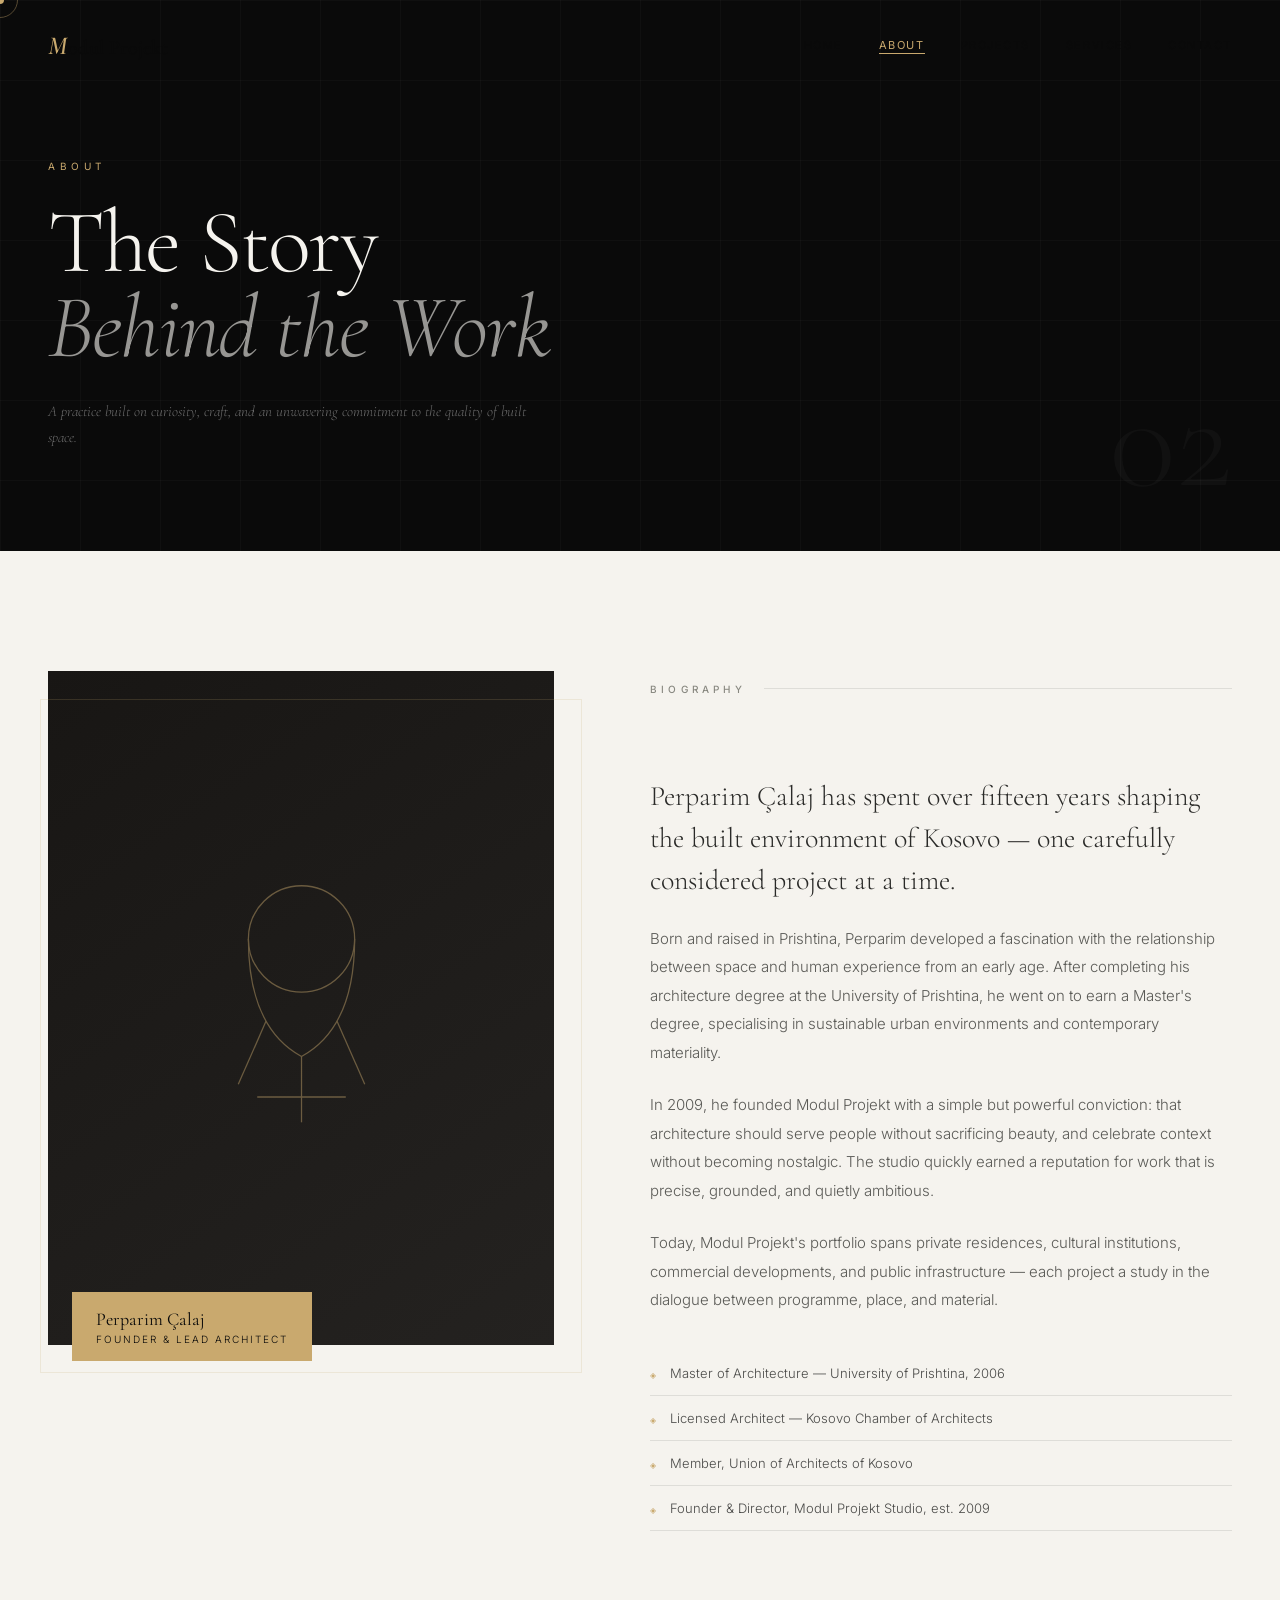
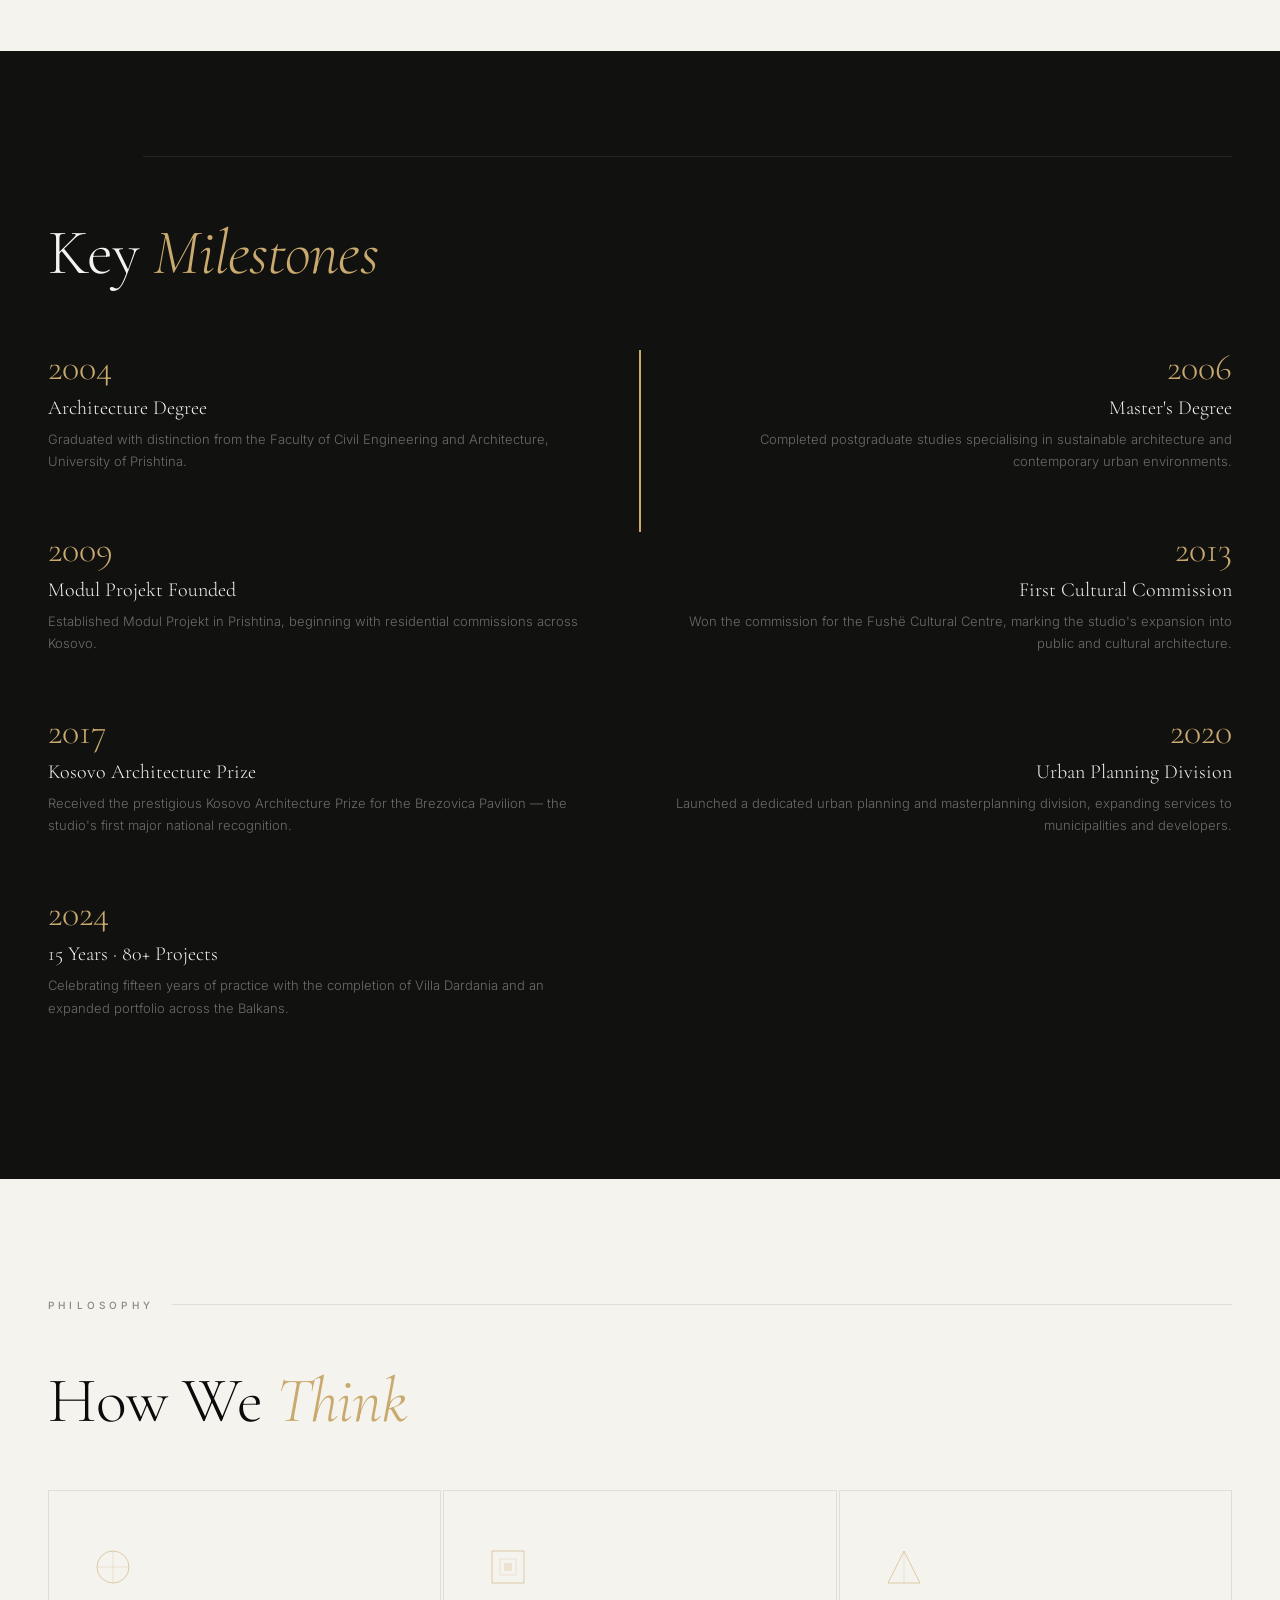
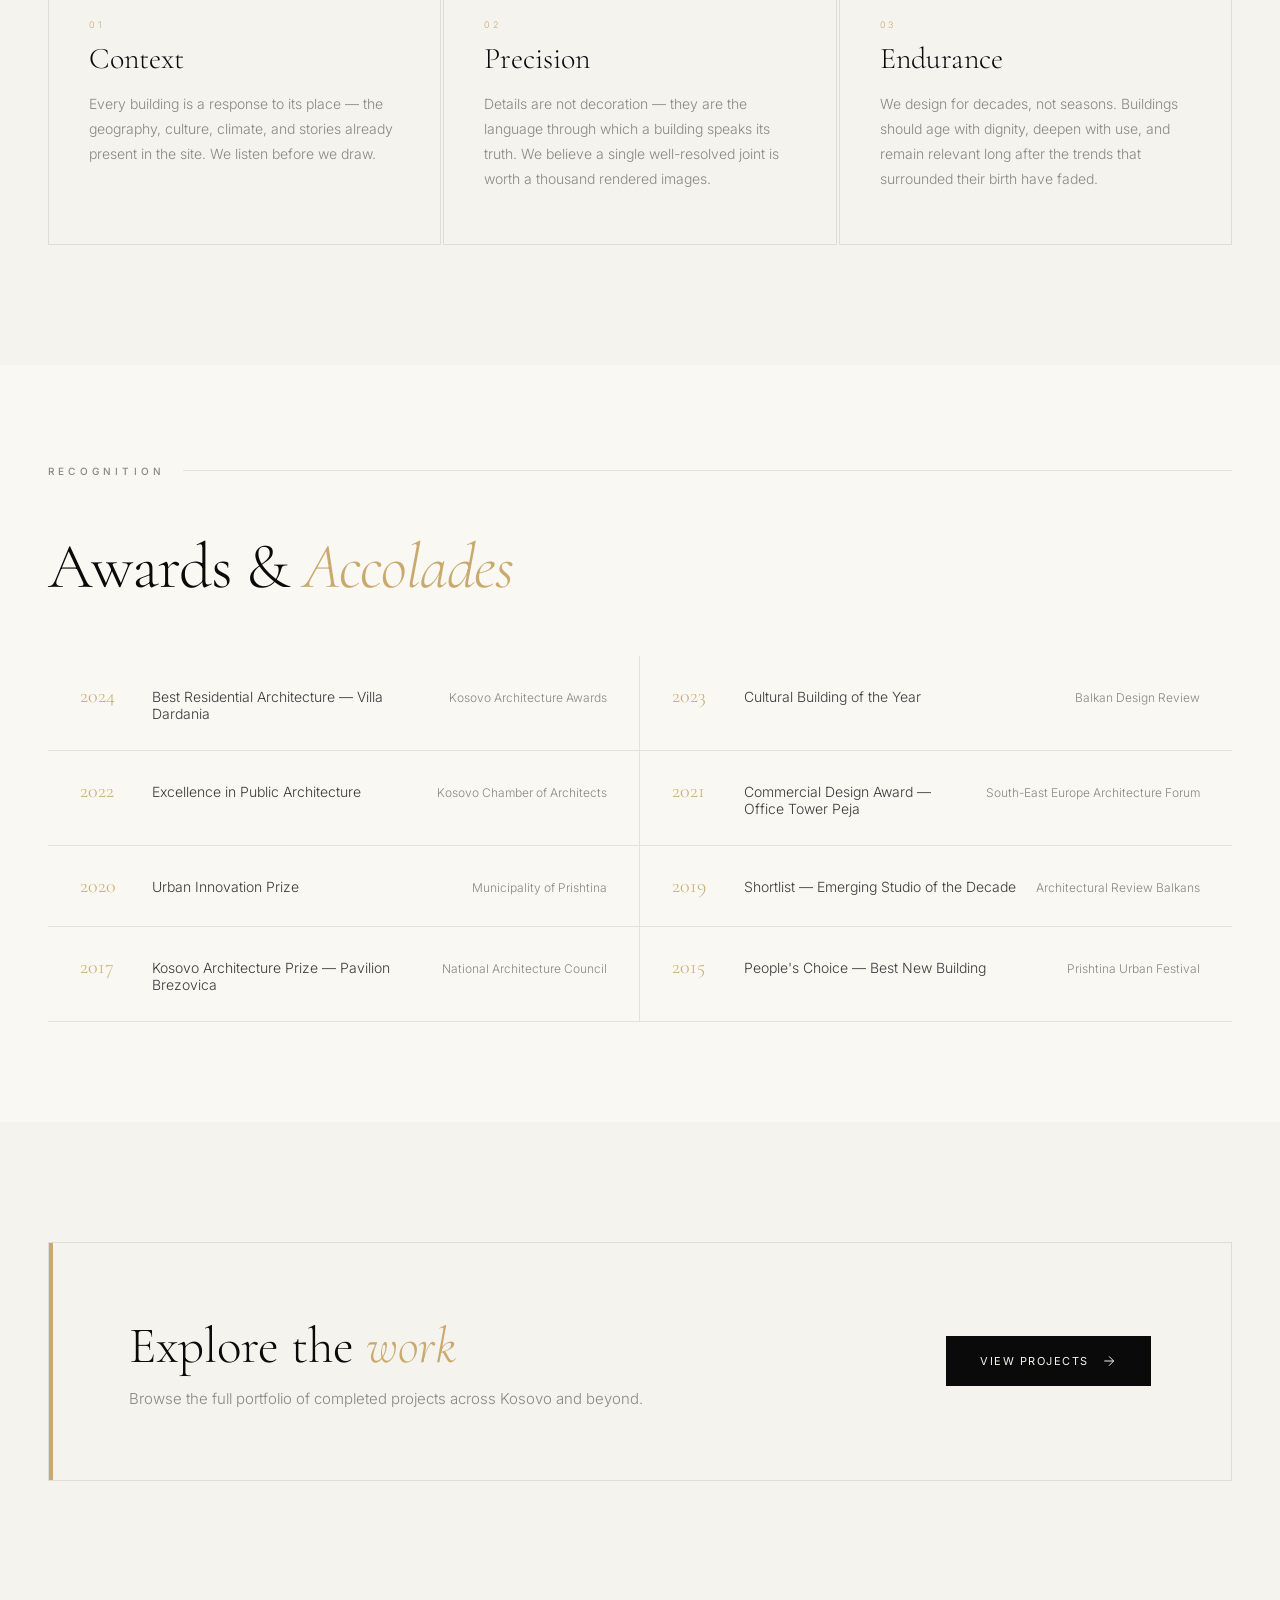
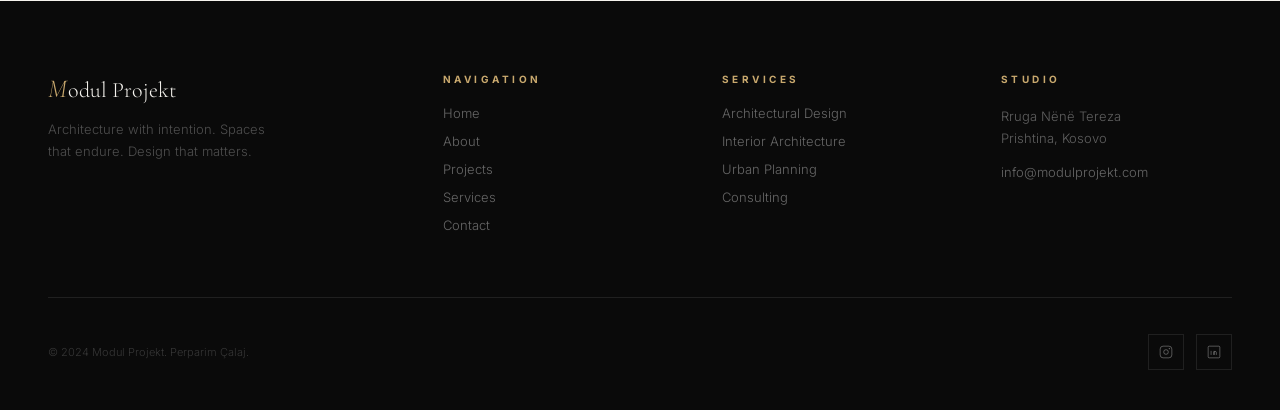
==== about.html @ 7058d8b7 "Expand single landing page into full 5-page website Pages: Home, About, Projects, Services, Contact " ====
<!DOCTYPE html>
<html lang="en">
<head>
  <meta charset="UTF-8" /><meta name="viewport" content="width=device-width, initial-scale=1.0" />
  <title>About — Modul Projekt</title>
  <link rel="preconnect" href="https://fonts.googleapis.com" />
  <link rel="preconnect" href="https://fonts.gstatic.com" crossorigin />
  <link href="https://fonts.googleapis.com/css2?family=Cormorant+Garamond:ital,wght@0,300;0,400;0,600;1,300;1,400&family=Inter:wght@300;400;500&display=swap" rel="stylesheet" />
  <link rel="stylesheet" href="style.css" />
</head>
<body>

<div class="cursor" id="cursor"></div>
<div class="cursor-ring" id="ring"></div>

<nav class="nav" id="nav">
  <a href="index.html" class="nav-logo"><span class="logo-m">M</span>odul Projekt</a>
  <div class="nav-links">
    <a href="index.html" class="nav-link">Home</a>
    <a href="about.html" class="nav-link active">About</a>
    <a href="projects.html" class="nav-link">Projects</a>
    <a href="services.html" class="nav-link">Services</a>
    <a href="contact.html" class="nav-link">Contact</a>
  </div>
  <button class="nav-toggle" id="nav-toggle" aria-label="Menu"><span></span><span></span></button>
</nav>
<div class="mobile-menu" id="mobile-menu">
  <a href="index.html" class="mobile-link">Home</a>
  <a href="about.html" class="mobile-link">About</a>
  <a href="projects.html" class="mobile-link">Projects</a>
  <a href="services.html" class="mobile-link">Services</a>
  <a href="contact.html" class="mobile-link">Contact</a>
</div>

<!-- PAGE HERO -->
<section class="page-hero">
  <div class="page-hero-grid"></div>
  <div class="container" style="position:relative">
    <span class="page-hero-tag rv">About</span>
    <h1 class="page-hero-title rv d1">The Story<br /><em>Behind the Work</em></h1>
    <p class="page-hero-sub rv d2">A practice built on curiosity, craft, and an unwavering commitment to the quality of built space.</p>
  </div>
  <div class="page-hero-num">02</div>
</section>

<!-- BIO -->
<section class="about-bio">
  <div class="container about-bio-grid">
    <div class="bio-img rv from-left">
      <div class="bio-frame">
        <svg viewBox="0 0 200 260" fill="none" xmlns="http://www.w3.org/2000/svg">
          <circle cx="100" cy="75" r="42" stroke="currentColor" stroke-width="1"/>
          <path d="M58 75 Q58 145 100 168 Q142 145 142 75" stroke="currentColor" stroke-width="1" fill="none"/>
          <line x1="100" y1="168" x2="100" y2="220" stroke="currentColor" stroke-width="1"/>
          <line x1="65" y1="200" x2="135" y2="200" stroke="currentColor" stroke-width="1"/>
          <line x1="72" y1="140" x2="50" y2="190" stroke="currentColor" stroke-width="1"/>
          <line x1="128" y1="140" x2="150" y2="190" stroke="currentColor" stroke-width="1"/>
        </svg>
      </div>
      <div class="bio-border"></div>
      <div class="bio-badge">
        <div class="bio-badge-title">Perparim Çalaj</div>
        <div class="bio-badge-sub">Founder &amp; Lead Architect</div>
      </div>
    </div>
    <div class="bio-text">
      <div class="section-label"><span class="section-tag rv from-left">Biography</span><div class="section-rule"></div></div>
      <p class="bio-lead rv">
        Perparim Çalaj has spent over fifteen years shaping the built environment of Kosovo —
        one carefully considered project at a time.
      </p>
      <p class="bio-body rv d1">
        Born and raised in Prishtina, Perparim developed a fascination with the relationship
        between space and human experience from an early age. After completing his architecture
        degree at the University of Prishtina, he went on to earn a Master's degree, specialising
        in sustainable urban environments and contemporary materiality.
      </p>
      <p class="bio-body rv d2">
        In 2009, he founded Modul Projekt with a simple but powerful conviction: that architecture
        should serve people without sacrificing beauty, and celebrate context without becoming
        nostalgic. The studio quickly earned a reputation for work that is precise, grounded,
        and quietly ambitious.
      </p>
      <p class="bio-body rv d3">
        Today, Modul Projekt's portfolio spans private residences, cultural institutions,
        commercial developments, and public infrastructure — each project a study in
        the dialogue between programme, place, and material.
      </p>
      <div class="bio-credentials rv d4">
        <div class="bio-cred"><span class="cred-dot">◈</span><span>Master of Architecture — University of Prishtina, 2006</span></div>
        <div class="bio-cred"><span class="cred-dot">◈</span><span>Licensed Architect — Kosovo Chamber of Architects</span></div>
        <div class="bio-cred"><span class="cred-dot">◈</span><span>Member, Union of Architects of Kosovo</span></div>
        <div class="bio-cred"><span class="cred-dot">◈</span><span>Founder &amp; Director, Modul Projekt Studio, est. 2009</span></div>
      </div>
    </div>
  </div>
</section>

<!-- TIMELINE -->
<section class="timeline-section">
  <div class="container">
    <div class="section-label"><span class="section-tag on-dark rv from-left">Journey</span><div class="section-rule on-dark"></div></div>
    <h2 class="section-title on-dark rv">Key <em>Milestones</em></h2>
    <div class="timeline">
      <div class="tl-item left rv">
        <div class="tl-year">2004</div>
        <div class="tl-title">Architecture Degree</div>
        <div class="tl-desc">Graduated with distinction from the Faculty of Civil Engineering and Architecture, University of Prishtina.</div>
      </div>
      <div class="timeline-spine"><div class="timeline-spine-fill"></div></div>
      <div class="tl-item right rv d1">
        <div class="tl-year">2006</div>
        <div class="tl-title">Master's Degree</div>
        <div class="tl-desc">Completed postgraduate studies specialising in sustainable architecture and contemporary urban environments.</div>
      </div>
      <div class="tl-item left rv d1">
        <div class="tl-year">2009</div>
        <div class="tl-title">Modul Projekt Founded</div>
        <div class="tl-desc">Established Modul Projekt in Prishtina, beginning with residential commissions across Kosovo.</div>
      </div>
      <div style="grid-column:2"></div>
      <div class="tl-item right rv d2">
        <div class="tl-year">2013</div>
        <div class="tl-title">First Cultural Commission</div>
        <div class="tl-desc">Won the commission for the Fushë Cultural Centre, marking the studio's expansion into public and cultural architecture.</div>
      </div>
      <div class="tl-item left rv d2">
        <div class="tl-year">2017</div>
        <div class="tl-title">Kosovo Architecture Prize</div>
        <div class="tl-desc">Received the prestigious Kosovo Architecture Prize for the Brezovica Pavilion — the studio's first major national recognition.</div>
      </div>
      <div style="grid-column:2"></div>
      <div class="tl-item right rv d3">
        <div class="tl-year">2020</div>
        <div class="tl-title">Urban Planning Division</div>
        <div class="tl-desc">Launched a dedicated urban planning and masterplanning division, expanding services to municipalities and developers.</div>
      </div>
      <div class="tl-item left rv d3">
        <div class="tl-year">2024</div>
        <div class="tl-title">15 Years · 80+ Projects</div>
        <div class="tl-desc">Celebrating fifteen years of practice with the completion of Villa Dardania and an expanded portfolio across the Balkans.</div>
      </div>
      <div style="grid-column:2"></div>
    </div>
  </div>
</section>

<!-- PHILOSOPHY PILLARS -->
<section class="philosophy-pillars">
  <div class="container">
    <div class="section-label"><span class="section-tag rv from-left">Philosophy</span><div class="section-rule"></div></div>
    <h2 class="section-title rv">How We <em>Think</em></h2>
    <div class="pillars-grid">
      <div class="pillar rv">
        <div class="pillar-icon"><svg viewBox="0 0 60 60" fill="none"><circle cx="30" cy="30" r="20" stroke="currentColor" stroke-width="1"/><path d="M30 10L30 50M10 30L50 30" stroke="currentColor" stroke-width=".8" opacity=".5"/></svg></div>
        <span class="pillar-num">01</span>
        <h3 class="pillar-title">Context</h3>
        <p class="pillar-desc">Every building is a response to its place — the geography, culture, climate, and stories already present in the site. We listen before we draw.</p>
      </div>
      <div class="pillar rv d1">
        <div class="pillar-icon"><svg viewBox="0 0 60 60" fill="none"><rect x="10" y="10" width="40" height="40" stroke="currentColor" stroke-width="1"/><rect x="20" y="20" width="20" height="20" stroke="currentColor" stroke-width=".8" opacity=".5"/><rect x="25" y="25" width="10" height="10" fill="currentColor" opacity=".3"/></svg></div>
        <span class="pillar-num">02</span>
        <h3 class="pillar-title">Precision</h3>
        <p class="pillar-desc">Details are not decoration — they are the language through which a building speaks its truth. We believe a single well-resolved joint is worth a thousand rendered images.</p>
      </div>
      <div class="pillar rv d2">
        <div class="pillar-icon"><svg viewBox="0 0 60 60" fill="none"><path d="M10 50L30 10L50 50Z" stroke="currentColor" stroke-width="1" fill="none"/><line x1="30" y1="10" x2="30" y2="50" stroke="currentColor" stroke-width=".8" opacity=".5"/></svg></div>
        <span class="pillar-num">03</span>
        <h3 class="pillar-title">Endurance</h3>
        <p class="pillar-desc">We design for decades, not seasons. Buildings should age with dignity, deepen with use, and remain relevant long after the trends that surrounded their birth have faded.</p>
      </div>
    </div>
  </div>
</section>

<!-- AWARDS -->
<section class="awards-section">
  <div class="container">
    <div class="section-label"><span class="section-tag rv from-left">Recognition</span><div class="section-rule"></div></div>
    <h2 class="section-title rv">Awards &amp; <em>Accolades</em></h2>
    <div class="awards-grid" style="margin-top:56px">
      <div class="award-item rv"><span class="award-year">2024</span><span class="award-name">Best Residential Architecture — Villa Dardania</span><span class="award-body">Kosovo Architecture Awards</span></div>
      <div class="award-item rv d1"><span class="award-year">2023</span><span class="award-name">Cultural Building of the Year</span><span class="award-body">Balkan Design Review</span></div>
      <div class="award-item rv"><span class="award-year">2022</span><span class="award-name">Excellence in Public Architecture</span><span class="award-body">Kosovo Chamber of Architects</span></div>
      <div class="award-item rv d1"><span class="award-year">2021</span><span class="award-name">Commercial Design Award — Office Tower Peja</span><span class="award-body">South-East Europe Architecture Forum</span></div>
      <div class="award-item rv"><span class="award-year">2020</span><span class="award-name">Urban Innovation Prize</span><span class="award-body">Municipality of Prishtina</span></div>
      <div class="award-item rv d1"><span class="award-year">2019</span><span class="award-name">Shortlist — Emerging Studio of the Decade</span><span class="award-body">Architectural Review Balkans</span></div>
      <div class="award-item rv"><span class="award-year">2017</span><span class="award-name">Kosovo Architecture Prize — Pavilion Brezovica</span><span class="award-body">National Architecture Council</span></div>
      <div class="award-item rv d1"><span class="award-year">2015</span><span class="award-name">People's Choice — Best New Building</span><span class="award-body">Prishtina Urban Festival</span></div>
    </div>
  </div>
</section>

<!-- CTA -->
<section class="cta-strip">
  <div class="container">
    <div class="cta-strip-inner rv">
      <div class="cta-text">
        <h2>Explore the <em>work</em></h2>
        <p>Browse the full portfolio of completed projects across Kosovo and beyond.</p>
      </div>
      <a href="projects.html" class="btn btn-dark"><span>View Projects</span><svg viewBox="0 0 24 24" fill="none" stroke="currentColor" stroke-width="1.5"><path d="M5 12h14M12 5l7 7-7 7"/></svg></a>
    </div>
  </div>
</section>

<!-- FOOTER -->
<footer class="footer">
  <div class="container">
    <div class="footer-top">
      <div class="footer-brand">
        <div class="footer-logo"><span class="logo-m">M</span>odul Projekt</div>
        <p class="footer-tagline">Architecture with intention. Spaces that endure. Design that matters.</p>
      </div>
      <div class="footer-col"><h4>Navigation</h4><a href="index.html">Home</a><a href="about.html">About</a><a href="projects.html">Projects</a><a href="services.html">Services</a><a href="contact.html">Contact</a></div>
      <div class="footer-col"><h4>Services</h4><a href="services.html">Architectural Design</a><a href="services.html">Interior Architecture</a><a href="services.html">Urban Planning</a><a href="services.html">Consulting</a></div>
      <div class="footer-col"><h4>Studio</h4><p>Rruga Nënë Tereza<br />Prishtina, Kosovo</p><p style="margin-top:12px"><a href="mailto:info@modulprojekt.com" style="color:rgba(255,255,255,0.38)">info@modulprojekt.com</a></p></div>
    </div>
    <div class="footer-bottom">
      <span>© 2024 Modul Projekt. Perparim Çalaj.</span>
      <div class="footer-social">
        <a href="#" class="fsoc"><svg viewBox="0 0 24 24" fill="none" stroke="currentColor" stroke-width="1.5"><rect x="2" y="2" width="20" height="20" rx="5"/><circle cx="12" cy="12" r="4"/><circle cx="17.5" cy="6.5" r=".5" fill="currentColor"/></svg></a>
        <a href="#" class="fsoc"><svg viewBox="0 0 24 24" fill="none" stroke="currentColor" stroke-width="1.5"><rect x="2" y="2" width="20" height="20" rx="2"/><path d="M7 10v7M7 7v.01M12 17v-4a2 2 0 0 1 4 0v4M12 10v7"/></svg></a>
      </div>
    </div>
  </div>
</footer>
<script src="script.js"></script>
</body>
</html>
---- style.css ----
/* ─── Reset & Base ─────────────────────────────────────────────── */
*, *::before, *::after { box-sizing: border-box; margin: 0; padding: 0; }

:root {
  --black:     #0a0a0a;
  --dark:      #111110;
  --off-white: #f5f3ee;
  --sand:      #e8e0d0;
  --gold:      #c9a96e;
  --muted:     #888880;
  --border:    rgba(0,0,0,0.09);
  --border-light: rgba(255,255,255,0.09);
  --font-serif: 'Cormorant Garamond', Georgia, serif;
  --font-sans:  'Inter', system-ui, sans-serif;
  --ease: cubic-bezier(0.16, 1, 0.3, 1);
}

html { scroll-behavior: smooth; font-size: 16px; overflow-x: hidden; }

body {
  background: var(--off-white);
  color: var(--black);
  font-family: var(--font-sans);
  font-weight: 300;
  overflow-x: hidden;
  cursor: none;
  animation: page-in 0.5s var(--ease) both;
}
@keyframes page-in { from { opacity: 0; transform: translateY(8px); } to { opacity: 1; transform: none; } }
body.page-exit { opacity: 0; transform: translateY(-8px); transition: opacity 0.3s, transform 0.3s; }

a { text-decoration: none; color: inherit; }
img, svg { display: block; }

.container { max-width: 1280px; margin: 0 auto; padding: 0 48px; }

/* ─── Loader ────────────────────────────────────────────────────── */
.loader {
  position: fixed; inset: 0; z-index: 9999;
  background: var(--black);
  display: flex; flex-direction: column; align-items: center; justify-content: center; gap: 24px;
  transition: opacity 0.7s var(--ease), visibility 0.7s;
}
.loader.hidden { opacity: 0; visibility: hidden; }
.loader-bar { width: 180px; height: 1px; background: rgba(255,255,255,0.1); position: relative; overflow: hidden; }
.loader-bar::after {
  content: ''; position: absolute; left: -100%; top: 0; width: 100%; height: 100%;
  background: var(--gold); animation: load-sweep 1.6s var(--ease) forwards;
}
@keyframes load-sweep { to { left: 100%; } }
.loader-label { font-size: 10px; letter-spacing: 0.45em; color: rgba(255,255,255,0.35); font-weight: 400; }

/* ─── Cursor ────────────────────────────────────────────────────── */
.cursor {
  position: fixed; width: 8px; height: 8px; background: var(--gold); border-radius: 50%;
  pointer-events: none; z-index: 9998; transform: translate(-50%,-50%);
  transition: width 0.25s, height 0.25s;
}
.cursor-ring {
  position: fixed; width: 36px; height: 36px;
  border: 1px solid rgba(201,169,110,0.4); border-radius: 50%;
  pointer-events: none; z-index: 9997; transform: translate(-50%,-50%);
  transition: width 0.4s var(--ease), height 0.4s var(--ease), border-color 0.3s;
}
.cursor.hover { width: 14px; height: 14px; }
.cursor-ring.hover { width: 54px; height: 54px; border-color: var(--gold); }

/* ─── Navigation ────────────────────────────────────────────────── */
.nav {
  position: fixed; top: 0; left: 0; right: 0; z-index: 1000;
  display: flex; align-items: center; justify-content: space-between;
  padding: 30px 48px;
  transition: padding 0.4s var(--ease), background 0.4s, backdrop-filter 0.4s, border-color 0.4s;
  border-bottom: 1px solid transparent;
}
.nav.scrolled {
  padding: 18px 48px;
  background: rgba(245,243,238,0.94);
  backdrop-filter: blur(16px); -webkit-backdrop-filter: blur(16px);
  border-color: var(--border);
}
.nav.dark { color: var(--off-white); }
.nav.dark .nav-link { color: rgba(255,255,255,0.65); }
.nav.dark .nav-link:hover, .nav.dark .nav-link.active { color: var(--off-white); }
.nav.dark .nav-logo { color: var(--off-white); }
.nav.dark.scrolled { background: rgba(10,10,10,0.94); }

.nav-logo {
  font-family: var(--font-serif); font-size: 20px; font-weight: 600;
  letter-spacing: 0.01em; display: flex; align-items: baseline; gap: 1px;
}
.logo-m { font-size: 26px; color: var(--gold); font-style: italic; }

.nav-links { display: flex; gap: 36px; align-items: center; }
.nav-link {
  font-size: 11px; letter-spacing: 0.14em; text-transform: uppercase;
  font-weight: 400; color: var(--black); position: relative; padding-bottom: 2px;
  transition: color 0.3s;
}
.nav-link::after {
  content: ''; position: absolute; bottom: 0; left: 0; width: 0; height: 1px;
  background: var(--gold); transition: width 0.3s var(--ease);
}
.nav-link:hover::after, .nav-link.active::after { width: 100%; }
.nav-link.active { color: var(--gold); }

.nav-toggle { display: none; flex-direction: column; gap: 5px; background: none; border: none; cursor: none; padding: 4px; color: inherit; }
.nav-toggle span { display: block; width: 22px; height: 1px; background: currentColor; transition: transform 0.3s var(--ease), opacity 0.3s; }

.mobile-menu {
  position: fixed; inset: 0; z-index: 999;
  background: var(--black); display: flex; flex-direction: column;
  align-items: center; justify-content: center; gap: 32px;
  opacity: 0; pointer-events: none; transition: opacity 0.4s var(--ease);
}
.mobile-menu.open { opacity: 1; pointer-events: all; }
.mobile-link { font-family: var(--font-serif); font-size: 44px; color: var(--off-white); font-weight: 300; transition: color 0.3s; }
.mobile-link:hover { color: var(--gold); }

/* ─── Page Hero (interior pages) ───────────────────────────────── */
.page-hero {
  background: var(--black); padding: 160px 0 100px; position: relative; overflow: hidden;
}
.page-hero-grid {
  position: absolute; inset: 0;
  background-image: linear-gradient(rgba(255,255,255,0.025) 1px, transparent 1px),
    linear-gradient(90deg, rgba(255,255,255,0.025) 1px, transparent 1px);
  background-size: 80px 80px;
}
.page-hero-tag { display: block; font-size: 10px; letter-spacing: 0.45em; text-transform: uppercase; color: var(--gold); margin-bottom: 28px; font-weight: 400; }
.page-hero-title { font-family: var(--font-serif); font-size: clamp(52px, 7vw, 100px); font-weight: 300; line-height: 0.95; color: var(--off-white); letter-spacing: -0.02em; }
.page-hero-title em { font-style: italic; color: rgba(245,243,238,0.6); }
.page-hero-sub { margin-top: 28px; font-size: 15px; color: rgba(255,255,255,0.4); line-height: 1.75; max-width: 480px; font-style: italic; font-family: var(--font-serif); }
.page-hero-num { position: absolute; right: 48px; bottom: 40px; font-family: var(--font-serif); font-size: 140px; font-weight: 300; color: rgba(255,255,255,0.03); line-height: 1; pointer-events: none; }

/* ─── Section Shared ────────────────────────────────────────────── */
.section-label { display: flex; align-items: center; gap: 18px; margin-bottom: 56px; }
.section-tag { font-size: 10px; letter-spacing: 0.42em; text-transform: uppercase; font-weight: 500; color: var(--muted); white-space: nowrap; }
.section-tag.on-dark { color: rgba(255,255,255,0.35); }
.section-rule { flex: 1; height: 1px; background: var(--border); transform-origin: left; transform: scaleX(0); transition: transform 0.9s var(--ease); }
.section-rule.on-dark { background: var(--border-light); }
.section-rule.drawn { transform: scaleX(1); }
.section-title { font-family: var(--font-serif); font-size: clamp(40px, 5vw, 68px); font-weight: 300; line-height: 1.05; letter-spacing: -0.015em; }
.section-title em { font-style: italic; color: var(--gold); }
.section-title.on-dark { color: var(--off-white); }

/* ─── Reveal ─────────────────────────────────────────────────────── */
.rv { opacity: 0; transform: translateY(28px); transition: opacity 0.75s var(--ease), transform 0.75s var(--ease); }
.rv.from-left { transform: translateX(-24px); }
.rv.visible { opacity: 1; transform: none; }
.d1{transition-delay:0.1s!important}.d2{transition-delay:0.2s!important}
.d3{transition-delay:0.3s!important}.d4{transition-delay:0.4s!important}
.d5{transition-delay:0.5s!important}

/* ═══════════════════════════════════════════════════════
   HOME PAGE
═══════════════════════════════════════════════════════ */
.home-hero {
  min-height: 100vh; display: flex; align-items: flex-end;
  position: relative; background: var(--black); overflow: hidden; padding-bottom: 80px;
}
.hero-grid-bg {
  position: absolute; inset: 0;
  background-image: linear-gradient(rgba(255,255,255,0.028) 1px, transparent 1px),
    linear-gradient(90deg, rgba(255,255,255,0.028) 1px, transparent 1px);
  background-size: 90px 90px;
  animation: grid-drift 25s ease-in-out infinite alternate;
}
@keyframes grid-drift { from{transform:translate(0,0)} to{transform:translate(18px,-22px)} }
.hero-diagonal {
  position: absolute; top: 0; right: 0; width: 45%; height: 100%;
  background: linear-gradient(135deg,rgba(201,169,110,0.04) 0%,rgba(201,169,110,0.01) 100%);
  clip-path: polygon(20% 0,100% 0,100% 100%,0% 100%);
}
.home-hero-inner {
  position: relative; z-index: 2;
  display: grid; grid-template-columns: 1fr 1fr; align-items: end; gap: 60px;
}
.hero-eyebrow { font-size: 10px; letter-spacing: 0.45em; text-transform: uppercase; color: var(--gold); font-weight: 400; margin-bottom: 36px; display: block; }
.hero-name { font-family: var(--font-serif); font-size: clamp(68px,11vw,148px); font-weight: 300; line-height: 0.88; color: var(--off-white); letter-spacing: -0.025em; margin-bottom: 16px; }
.hero-name em { font-style: italic; display: block; color: rgba(245,243,238,0.65); }
.hero-company { font-size: 11px; letter-spacing: 0.4em; text-transform: uppercase; color: rgba(255,255,255,0.28); margin-bottom: 52px; }
.hero-actions { display: flex; gap: 16px; flex-wrap: wrap; }

.btn {
  display: inline-flex; align-items: center; gap: 12px;
  font-size: 11px; letter-spacing: 0.14em; text-transform: uppercase;
  font-weight: 400; padding: 17px 34px; position: relative; overflow: hidden;
  transition: color 0.4s; cursor: none; border: none; font-family: var(--font-sans);
}
.btn::before { content: ''; position: absolute; inset: 0; transform: translateX(-101%); transition: transform 0.5s var(--ease); }
.btn:hover::before { transform: translateX(0); }
.btn span, .btn svg { position: relative; z-index: 1; }
.btn svg { width: 16px; height: 16px; transition: transform 0.3s var(--ease); }
.btn:hover svg { transform: translateX(4px); }
.btn-primary { background: var(--gold); color: var(--black); }
.btn-primary::before { background: #fff; }
.btn-primary:hover { color: var(--black); }
.btn-outline { border: 1px solid rgba(255,255,255,0.22); color: var(--off-white); }
.btn-outline::before { background: rgba(255,255,255,0.07); }
.btn-dark { background: var(--black); color: var(--off-white); }
.btn-dark::before { background: var(--gold); }
.btn-dark:hover { color: var(--black); }

.hero-right { display: flex; flex-direction: column; justify-content: flex-end; padding-bottom: 20px; gap: 40px; }
.hero-tagline { font-family: var(--font-serif); font-size: clamp(18px,2vw,23px); color: rgba(255,255,255,0.45); line-height: 1.7; font-style: italic; border-left: 1px solid rgba(201,169,110,0.35); padding-left: 24px; }
.hero-meta { display: flex; flex-direction: column; gap: 0; }
.hero-meta-item { display: flex; justify-content: space-between; align-items: baseline; padding: 14px 0; border-bottom: 1px solid rgba(255,255,255,0.06); font-size: 12px; }
.hero-meta-label { color: rgba(255,255,255,0.25); letter-spacing: 0.1em; }
.hero-meta-value { color: rgba(255,255,255,0.6); font-family: var(--font-serif); font-size: 16px; }

.hero-scroll-hint { position: absolute; bottom: 36px; right: 48px; display: flex; flex-direction: column; align-items: center; gap: 10px; z-index: 2; }
.hero-scroll-hint span { font-size: 9px; letter-spacing: 0.35em; color: rgba(255,255,255,0.25); writing-mode: vertical-rl; }
.scroll-bar { width: 1px; height: 56px; background: rgba(255,255,255,0.1); position: relative; overflow: hidden; }
.scroll-bar::after { content: ''; position: absolute; top: -100%; left: 0; width: 100%; height: 100%; background: var(--gold); animation: scroll-drip 2.2s ease-in-out infinite; }
@keyframes scroll-drip { 0%{top:-100%}100%{top:100%} }

.marquee-strip { background: var(--gold); padding: 14px 0; overflow: hidden; }
.marquee-track { display: inline-flex; animation: marquee 22s linear infinite; white-space: nowrap; }
.marquee-track span { font-size: 11px; letter-spacing: 0.28em; text-transform: uppercase; font-weight: 400; color: var(--black); padding: 0 36px; }
.marquee-dot { color: rgba(0,0,0,0.35)!important; padding: 0!important; }
@keyframes marquee { from{transform:translateX(0)}to{transform:translateX(-50%)} }

/* ─── Featured ──────────────────────────────────────────────────── */
.featured { padding: 120px 0; background: var(--dark); }
.featured-grid { display: grid; grid-template-columns: 1.3fr 1fr 1fr; gap: 2px; margin-top: 56px; }
.feat-card { position: relative; overflow: hidden; cursor: none; display: flex; flex-direction: column; }
.feat-visual { aspect-ratio: 3/2; position: relative; overflow: hidden; background: #1a1916; }
.feat-card:first-child .feat-visual { aspect-ratio: 2/3; }
.feat-svg { width: 100%; height: 100%; display: flex; align-items: center; justify-content: center; padding: 28px; transition: transform 0.6s var(--ease); }
.feat-svg svg { width: 100%; height: 100%; }
.feat-card:hover .feat-svg { transform: scale(1.06); }
.feat-overlay { position: absolute; inset: 0; background: linear-gradient(to top,rgba(0,0,0,0.7) 0%,transparent 55%); pointer-events: none; }
.feat-hover-label { position: absolute; top: 50%; left: 50%; transform: translate(-50%,-50%) scale(0.85); background: var(--gold); color: var(--black); font-size: 10px; letter-spacing: 0.25em; text-transform: uppercase; padding: 12px 20px; opacity: 0; transition: opacity 0.3s, transform 0.35s var(--ease); white-space: nowrap; }
.feat-card:hover .feat-hover-label { opacity: 1; transform: translate(-50%,-50%) scale(1); }
.feat-info { padding: 20px 22px; background: #141412; display: flex; flex-direction: column; gap: 4px; flex: 1; }
.feat-num { font-size: 9px; letter-spacing: 0.22em; color: var(--gold); }
.feat-title { font-family: var(--font-serif); font-size: 22px; font-weight: 300; color: var(--off-white); }
.feat-sub { font-size: 11px; color: rgba(255,255,255,0.3); }

/* ─── Home About ────────────────────────────────────────────────── */
.home-about { padding: 120px 0; }
.home-about-grid { display: grid; grid-template-columns: 1fr 1.1fr; gap: 100px; align-items: center; }
.snap-frame { aspect-ratio: 3/4; background: linear-gradient(145deg,#1a1816,#252220); display: flex; align-items: center; justify-content: center; overflow: hidden; }
.snap-frame svg { width: 55%; opacity: 0.5; color: var(--gold); }
.about-snap-img { position: relative; }
.snap-accent { position: absolute; bottom: -20px; right: -20px; width: 60%; height: 60%; border: 1px solid rgba(201,169,110,0.2); pointer-events: none; }
.snap-tag { position: absolute; top: 24px; left: -20px; background: var(--gold); color: var(--black); font-size: 10px; letter-spacing: 0.3em; text-transform: uppercase; padding: 10px 18px; }
.about-snap-text { display: flex; flex-direction: column; gap: 24px; }
.snap-intro { font-family: var(--font-serif); font-size: clamp(20px,2.2vw,28px); font-weight: 300; line-height: 1.5; color: #333; }
.snap-body { font-size: 15px; line-height: 1.9; color: #5a5a56; }
.snap-stats { display: grid; grid-template-columns: repeat(3,1fr); gap: 2px; margin-top: 8px; }
.snap-stat { padding: 24px 20px; border: 1px solid var(--border); text-align: center; transition: border-color 0.3s; }
.snap-stat:hover { border-color: var(--gold); }
.snap-stat-n { font-family: var(--font-serif); font-size: 44px; font-weight: 300; color: var(--gold); display: block; line-height: 1; margin-bottom: 6px; }
.snap-stat-l { font-size: 10px; letter-spacing: 0.12em; text-transform: uppercase; color: var(--muted); }

/* ─── Home Services ─────────────────────────────────────────────── */
.home-services { padding: 120px 0; background: #faf8f3; }
.home-services-grid { display: grid; grid-template-columns: repeat(2,1fr); gap: 2px; margin-top: 56px; }
.svc-card { padding: 52px 48px; background: var(--off-white); border: 1px solid var(--border); transition: background 0.3s, border-color 0.3s; position: relative; overflow: hidden; }
.svc-card::after { content: ''; position: absolute; bottom: 0; left: 0; width: 0; height: 2px; background: var(--gold); transition: width 0.45s var(--ease); }
.svc-card:hover { background: #fff; border-color: rgba(201,169,110,0.25); }
.svc-card:hover::after { width: 100%; }
.svc-card-num { font-size: 10px; letter-spacing: 0.25em; color: var(--gold); display: block; margin-bottom: 20px; }
.svc-card-title { font-family: var(--font-serif); font-size: 32px; font-weight: 300; margin-bottom: 16px; }
.svc-card-desc { font-size: 14px; line-height: 1.8; color: var(--muted); }
.svc-card-link { display: inline-flex; align-items: center; gap: 8px; margin-top: 28px; font-size: 11px; letter-spacing: 0.12em; text-transform: uppercase; color: var(--gold); transition: gap 0.3s; }
.svc-card:hover .svc-card-link { gap: 14px; }

/* ─── Philosophy Strip ──────────────────────────────────────────── */
.philosophy-strip { background: var(--black); padding: 100px 0; position: relative; overflow: hidden; text-align: center; }
.philosophy-strip-grid { position: absolute; inset: 0; background-image: linear-gradient(rgba(201,169,110,0.04) 1px, transparent 1px), linear-gradient(90deg, rgba(201,169,110,0.04) 1px, transparent 1px); background-size: 64px 64px; }
.strip-quote { position: relative; font-family: var(--font-serif); font-size: clamp(22px,3.5vw,44px); font-weight: 300; font-style: italic; color: rgba(245,243,238,0.72); line-height: 1.55; max-width: 820px; margin: 0 auto 20px; }
.strip-quote::before { content: '"'; font-size: 100px; line-height: 0.5; color: var(--gold); opacity: 0.25; display: block; margin-bottom: 16px; }
.strip-cite { font-size: 11px; letter-spacing: 0.3em; text-transform: uppercase; color: var(--gold); font-family: var(--font-sans); }

/* ─── CTA Strip ─────────────────────────────────────────────────── */
.cta-strip { padding: 120px 0; }
.cta-strip-inner { display: flex; align-items: center; justify-content: space-between; gap: 40px; padding: 72px 80px; border: 1px solid var(--border); position: relative; overflow: hidden; }
.cta-strip-inner::before { content: ''; position: absolute; left: 0; top: 0; bottom: 0; width: 4px; background: var(--gold); }
.cta-text h2 { font-family: var(--font-serif); font-size: clamp(32px,4vw,52px); font-weight: 300; }
.cta-text h2 em { font-style: italic; color: var(--gold); }
.cta-text p { margin-top: 12px; font-size: 15px; color: var(--muted); }

/* ═══════════════════════════════════════════════════════
   ABOUT PAGE
═══════════════════════════════════════════════════════ */
.about-bio { padding: 120px 0; }
.about-bio-grid { display: grid; grid-template-columns: 1fr 1.15fr; gap: 96px; align-items: start; }
.bio-img { position: relative; }
.bio-frame { aspect-ratio: 3/4; background: linear-gradient(145deg,#181614,#242220); display: flex; align-items: center; justify-content: center; }
.bio-frame svg { width: 50%; color: var(--gold); opacity: 0.45; }
.bio-border { position: absolute; top: 28px; right: -28px; bottom: -28px; left: -8px; border: 1px solid rgba(201,169,110,0.18); pointer-events: none; }
.bio-badge { position: absolute; bottom: -16px; left: 24px; background: var(--gold); color: var(--black); padding: 16px 24px; }
.bio-badge-title { font-size: 18px; font-family: var(--font-serif); font-weight: 400; }
.bio-badge-sub { font-size: 10px; letter-spacing: 0.2em; text-transform: uppercase; margin-top: 3px; }
.bio-text { display: flex; flex-direction: column; gap: 24px; padding-top: 12px; }
.bio-lead { font-family: var(--font-serif); font-size: clamp(20px,2.2vw,28px); font-weight: 300; line-height: 1.5; color: #2a2a28; }
.bio-body { font-size: 15px; line-height: 1.9; color: #5a5a56; }
.bio-credentials { display: flex; flex-direction: column; gap: 0; margin-top: 12px; }
.bio-cred { display: flex; align-items: baseline; gap: 14px; font-size: 13px; color: #4a4a48; padding: 14px 0; border-bottom: 1px solid var(--border); }
.cred-dot { color: var(--gold); font-size: 8px; flex-shrink: 0; }

.timeline-section { padding: 100px 0; background: var(--dark); }
.timeline { display: grid; grid-template-columns: 1fr 2px 1fr; gap: 0 32px; margin-top: 64px; }
.timeline-spine { background: rgba(255,255,255,0.08); position: relative; }
.timeline-spine-fill { position: absolute; top: 0; left: 0; width: 100%; background: var(--gold); height: 0; transition: height 2s var(--ease); }
.timeline-spine-fill.grow { height: 100%; }
.tl-item { padding-bottom: 60px; }
.tl-item.left { grid-column: 1; }
.tl-item.right { grid-column: 3; text-align: right; }
.tl-year { font-family: var(--font-serif); font-size: 36px; font-weight: 300; color: var(--gold); margin-bottom: 10px; line-height: 1; }
.tl-title { font-family: var(--font-serif); font-size: 20px; font-weight: 300; color: var(--off-white); margin-bottom: 8px; }
.tl-desc { font-size: 13px; line-height: 1.7; color: rgba(255,255,255,0.38); }

.philosophy-pillars { padding: 120px 0; }
.pillars-grid { display: grid; grid-template-columns: repeat(3,1fr); gap: 2px; margin-top: 56px; }
.pillar { padding: 52px 40px; border: 1px solid var(--border); transition: border-color 0.3s, background 0.3s; }
.pillar:hover { border-color: rgba(201,169,110,0.3); background: rgba(201,169,110,0.02); }
.pillar-icon { width: 48px; height: 48px; margin-bottom: 28px; color: var(--gold); opacity: 0.7; }
.pillar-icon svg { width: 100%; height: 100%; }
.pillar-num { font-size: 9px; letter-spacing: 0.3em; color: var(--gold); display: block; margin-bottom: 10px; }
.pillar-title { font-family: var(--font-serif); font-size: 30px; font-weight: 300; margin-bottom: 14px; }
.pillar-desc { font-size: 14px; line-height: 1.8; color: var(--muted); }

.awards-section { padding: 100px 0; background: #faf8f3; }
.awards-grid { display: grid; grid-template-columns: repeat(2,1fr); gap: 0; margin-top: 56px; }
.award-item { display: flex; align-items: baseline; gap: 20px; padding: 28px 32px; border-bottom: 1px solid var(--border); border-right: 1px solid var(--border); transition: background 0.25s; }
.award-item:hover { background: rgba(201,169,110,0.04); }
.award-item:nth-child(even) { border-right: none; }
.award-year { font-family: var(--font-serif); font-size: 20px; color: var(--gold); flex-shrink: 0; width: 52px; }
.award-name { font-size: 14px; color: #3a3a38; flex: 1; }
.award-body { font-size: 12px; color: var(--muted); }

/* ═══════════════════════════════════════════════════════
   PROJECTS PAGE
═══════════════════════════════════════════════════════ */
.projects-page { padding: 80px 0 120px; }
.filter-bar { display: flex; gap: 4px; margin-bottom: 48px; flex-wrap: wrap; }
.filter-btn { font-size: 11px; letter-spacing: 0.14em; text-transform: uppercase; font-weight: 400; padding: 10px 24px; background: none; border: 1px solid var(--border); color: var(--muted); cursor: none; transition: background 0.25s, color 0.25s, border-color 0.25s; font-family: var(--font-sans); }
.filter-btn:hover, .filter-btn.active { background: var(--black); color: var(--off-white); border-color: var(--black); }
.projects-grid { display: grid; grid-template-columns: repeat(3,1fr); gap: 2px; }
.proj-card { position: relative; overflow: hidden; cursor: none; transition: opacity 0.4s, transform 0.4s; }
.proj-card.hidden { opacity: 0; pointer-events: none; transform: scale(0.96); position: absolute; }
.proj-visual { aspect-ratio: 4/3; display: flex; align-items: center; justify-content: center; padding: 32px; position: relative; overflow: hidden; }
.proj-visual svg { width: 100%; height: 100%; transition: transform 0.55s var(--ease); }
.proj-card:hover .proj-visual svg { transform: scale(1.05); }
.proj-overlay { position: absolute; inset: 0; background: rgba(201,169,110,0.88); display: flex; align-items: center; justify-content: center; opacity: 0; transition: opacity 0.35s; }
.proj-card:hover .proj-overlay { opacity: 1; }
.proj-overlay span { font-size: 10px; letter-spacing: 0.3em; text-transform: uppercase; color: var(--black); }
.proj-info { padding: 22px 26px; background: #111110; }
.proj-cat { font-size: 9px; letter-spacing: 0.25em; color: var(--gold); text-transform: uppercase; margin-bottom: 6px; }
.proj-title { font-family: var(--font-serif); font-size: 22px; font-weight: 300; color: var(--off-white); margin-bottom: 4px; }
.proj-meta { font-size: 11px; color: rgba(255,255,255,0.3); }
.pc1{background:linear-gradient(145deg,#1c1a18,#252220)}
.pc2{background:linear-gradient(145deg,#181c1a,#202820)}
.pc3{background:linear-gradient(145deg,#1a181c,#221e28)}
.pc4{background:linear-gradient(145deg,#1c1a16,#28261e)}
.pc5{background:linear-gradient(145deg,#181a1c,#1e2228)}
.pc6{background:linear-gradient(145deg,#1c1618,#281e20)}
.pc7{background:linear-gradient(145deg,#14181c,#1c2228)}
.pc8{background:linear-gradient(145deg,#1a1c14,#242818)}
.pc9{background:linear-gradient(145deg,#1c1414,#281c1c)}

/* ═══════════════════════════════════════════════════════
   SERVICES PAGE
═══════════════════════════════════════════════════════ */
.services-page { padding: 80px 0 120px; }
.svc-item { display: grid; grid-template-columns: 80px 1fr 1fr; gap: 48px; padding: 56px 0; border-bottom: 1px solid var(--border); }
.svc-item:first-of-type { border-top: 1px solid var(--border); }
.svc-item-num { font-family: var(--font-serif); font-size: 48px; font-weight: 300; color: var(--gold); line-height: 1; }
.svc-item-main h3 { font-family: var(--font-serif); font-size: 36px; font-weight: 300; margin-bottom: 16px; }
.svc-item-main p { font-size: 15px; line-height: 1.85; color: #5a5a56; }
.svc-item-tags { display: flex; flex-wrap: wrap; gap: 8px; align-content: flex-start; padding-top: 8px; }
.svc-tag { font-size: 10px; letter-spacing: 0.18em; text-transform: uppercase; padding: 7px 14px; border: 1px solid var(--border); color: var(--muted); }

.process-section { padding: 100px 0; background: var(--black); }
.process-steps { display: grid; grid-template-columns: repeat(4,1fr); gap: 0; margin-top: 64px; }
.process-step { padding: 48px 36px; border-right: 1px solid var(--border-light); position: relative; overflow: hidden; }
.process-step:last-child { border-right: none; }
.process-step::before { content: ''; position: absolute; top: 0; left: 0; width: 0; height: 2px; background: var(--gold); transition: width 0.7s var(--ease); }
.process-step.in-view::before { width: 100%; }
.ps-num { font-family: var(--font-serif); font-size: 52px; font-weight: 300; color: rgba(255,255,255,0.07); display: block; margin-bottom: 12px; }
.ps-title { font-family: var(--font-serif); font-size: 22px; font-weight: 300; color: var(--off-white); margin-bottom: 12px; }
.ps-desc { font-size: 13px; line-height: 1.75; color: rgba(255,255,255,0.35); }

.faq-section { padding: 100px 0; }
.faq-list { margin-top: 56px; }
.faq-item { border-bottom: 1px solid var(--border); }
.faq-q { display: flex; justify-content: space-between; align-items: center; padding: 28px 0; cursor: none; gap: 24px; font-family: var(--font-serif); font-size: 22px; font-weight: 300; transition: color 0.3s; }
.faq-q:hover { color: var(--gold); }
.faq-toggle { flex-shrink: 0; width: 28px; height: 28px; border: 1px solid var(--border); display: flex; align-items: center; justify-content: center; font-size: 18px; color: var(--gold); transition: transform 0.35s var(--ease); }
.faq-item.open .faq-toggle { transform: rotate(45deg); }
.faq-a { font-size: 14px; line-height: 1.85; color: var(--muted); max-height: 0; overflow: hidden; transition: max-height 0.4s var(--ease), padding 0.3s; }
.faq-item.open .faq-a { max-height: 300px; padding-bottom: 28px; }

/* ═══════════════════════════════════════════════════════
   CONTACT PAGE
═══════════════════════════════════════════════════════ */
.contact-page { padding: 80px 0 120px; }
.contact-grid { display: grid; grid-template-columns: 1fr 1.1fr; gap: 96px; align-items: start; }
.contact-intro-text { font-family: var(--font-serif); font-size: clamp(18px,2vw,24px); font-weight: 300; line-height: 1.6; color: #3a3a38; margin-bottom: 52px; }
.contact-info { display: flex; flex-direction: column; gap: 36px; }
.ci-block { display: flex; flex-direction: column; gap: 6px; }
.ci-label { font-size: 10px; letter-spacing: 0.4em; text-transform: uppercase; color: var(--muted); }
.ci-value { font-size: 16px; color: var(--black); font-weight: 300; }
.ci-link { position: relative; display: inline-block; }
.ci-link::after { content: ''; position: absolute; bottom: -1px; left: 0; width: 0; height: 1px; background: var(--gold); transition: width 0.3s var(--ease); }
.ci-link:hover::after { width: 100%; }
.hours-grid { display: grid; grid-template-columns: 1fr 1fr; gap: 0; margin-top: 48px; border: 1px solid var(--border); }
.hours-row { display: flex; justify-content: space-between; align-items: center; padding: 14px 20px; border-bottom: 1px solid var(--border); font-size: 13px; }
.hours-row:last-child { border-bottom: none; }
.hours-row:nth-child(odd) { border-right: 1px solid var(--border); }
.hours-day { color: var(--muted); }

.cform { display: flex; flex-direction: column; gap: 32px; }
.cform-row { display: grid; grid-template-columns: 1fr 1fr; gap: 24px; }
.fg { position: relative; }
.fi { width: 100%; background: transparent; border: none; border-bottom: 1px solid rgba(0,0,0,0.12); padding: 20px 0 10px; font-family: var(--font-sans); font-size: 15px; font-weight: 300; color: var(--black); outline: none; resize: none; transition: border-color 0.3s; }
.fi:focus { border-color: var(--gold); }
.fl { position: absolute; top: 20px; left: 0; font-size: 12px; color: var(--muted); pointer-events: none; transition: top 0.3s var(--ease), font-size 0.3s, color 0.3s, letter-spacing 0.3s; }
.fi:focus ~ .fl, .fi:not(:placeholder-shown) ~ .fl { top: 2px; font-size: 9px; letter-spacing: 0.3em; text-transform: uppercase; color: var(--gold); }
.cform-submit { align-self: flex-start; }

.map-placeholder { margin-top: 80px; height: 320px; background: linear-gradient(135deg,#1a1916,#242220); display: flex; align-items: center; justify-content: center; position: relative; overflow: hidden; }
.map-placeholder svg { width: 60px; opacity: 0.2; color: var(--gold); }
.map-label { position: absolute; bottom: 24px; left: 24px; background: var(--gold); color: var(--black); padding: 10px 18px; font-size: 11px; letter-spacing: 0.2em; text-transform: uppercase; }

/* ─── Footer ────────────────────────────────────────────────────── */
.footer { background: var(--black); padding: 72px 0 40px; }
.footer-top { display: grid; grid-template-columns: 1.5fr 1fr 1fr 1fr; gap: 48px; padding-bottom: 52px; border-bottom: 1px solid var(--border-light); margin-bottom: 36px; }
.footer-logo { font-family: var(--font-serif); font-size: 22px; color: var(--off-white); display: flex; align-items: baseline; gap: 1px; margin-bottom: 14px; }
.footer-tagline { font-size: 13px; color: rgba(255,255,255,0.28); line-height: 1.7; max-width: 240px; }
.footer-col h4 { font-size: 10px; letter-spacing: 0.35em; text-transform: uppercase; color: var(--gold); margin-bottom: 20px; }
.footer-col a { display: block; font-size: 13px; color: rgba(255,255,255,0.38); margin-bottom: 12px; transition: color 0.3s; }
.footer-col a:hover { color: var(--off-white); }
.footer-col p { font-size: 13px; color: rgba(255,255,255,0.35); line-height: 1.7; }
.footer-bottom { display: flex; justify-content: space-between; align-items: center; font-size: 11px; color: rgba(255,255,255,0.18); }
.footer-social { display: flex; gap: 12px; }
.fsoc { width: 36px; height: 36px; border: 1px solid var(--border-light); display: flex; align-items: center; justify-content: center; color: rgba(255,255,255,0.35); transition: border-color 0.3s, color 0.3s; }
.fsoc svg { width: 14px; height: 14px; }
.fsoc:hover { border-color: var(--gold); color: var(--gold); }

/* ─── Responsive ─────────────────────────────────────────────────── */
@media (max-width: 1024px) {
  .home-hero-inner { grid-template-columns: 1fr; }
  .hero-right { display: none; }
  .featured-grid { grid-template-columns: 1fr 1fr; }
  .feat-card:first-child .feat-visual { aspect-ratio: 3/2; }
  .home-about-grid { grid-template-columns: 1fr; gap: 60px; }
  .about-bio-grid { grid-template-columns: 1fr; gap: 60px; }
  .bio-border { display: none; }
  .contact-grid { grid-template-columns: 1fr; gap: 60px; }
  .footer-top { grid-template-columns: 1fr 1fr; }
  .svc-item { grid-template-columns: 60px 1fr; }
  .svc-item-tags { display: none; }
  .process-steps { grid-template-columns: repeat(2,1fr); }
}
@media (max-width: 768px) {
  .container { padding: 0 24px; }
  .nav { padding: 20px 24px; }
  .nav.scrolled { padding: 16px 24px; }
  .nav-links { display: none; }
  .nav-toggle { display: flex; }
  .home-hero { padding: 0 0 60px; }
  .home-hero-inner { padding-top: 100px; }
  .hero-scroll-hint { display: none; }
  .featured-grid { grid-template-columns: 1fr; }
  .home-services-grid { grid-template-columns: 1fr; }
  .pillars-grid { grid-template-columns: 1fr; }
  .projects-grid { grid-template-columns: repeat(2,1fr); }
  .awards-grid { grid-template-columns: 1fr; }
  .award-item:nth-child(odd) { border-right: none; }
  .cform-row { grid-template-columns: 1fr; }
  .cta-strip-inner { flex-direction: column; align-items: flex-start; padding: 48px 36px; }
  .footer-top { grid-template-columns: 1fr; }
  .footer-bottom { flex-direction: column; gap: 16px; text-align: center; }
  .timeline { grid-template-columns: 1fr; }
  .timeline-spine { display: none; }
  .tl-item { grid-column: 1!important; text-align: left!important; }
  .page-hero-num { display: none; }
  .hours-grid { grid-template-columns: 1fr; }
  .hours-row:nth-child(odd) { border-right: none; }
  .svc-item { grid-template-columns: 1fr; gap: 12px; }
  .process-steps { grid-template-columns: 1fr; }
  .process-step { border-right: none; border-bottom: 1px solid var(--border-light); }
}
@media (max-width: 480px) {
  .projects-grid { grid-template-columns: 1fr; }
}
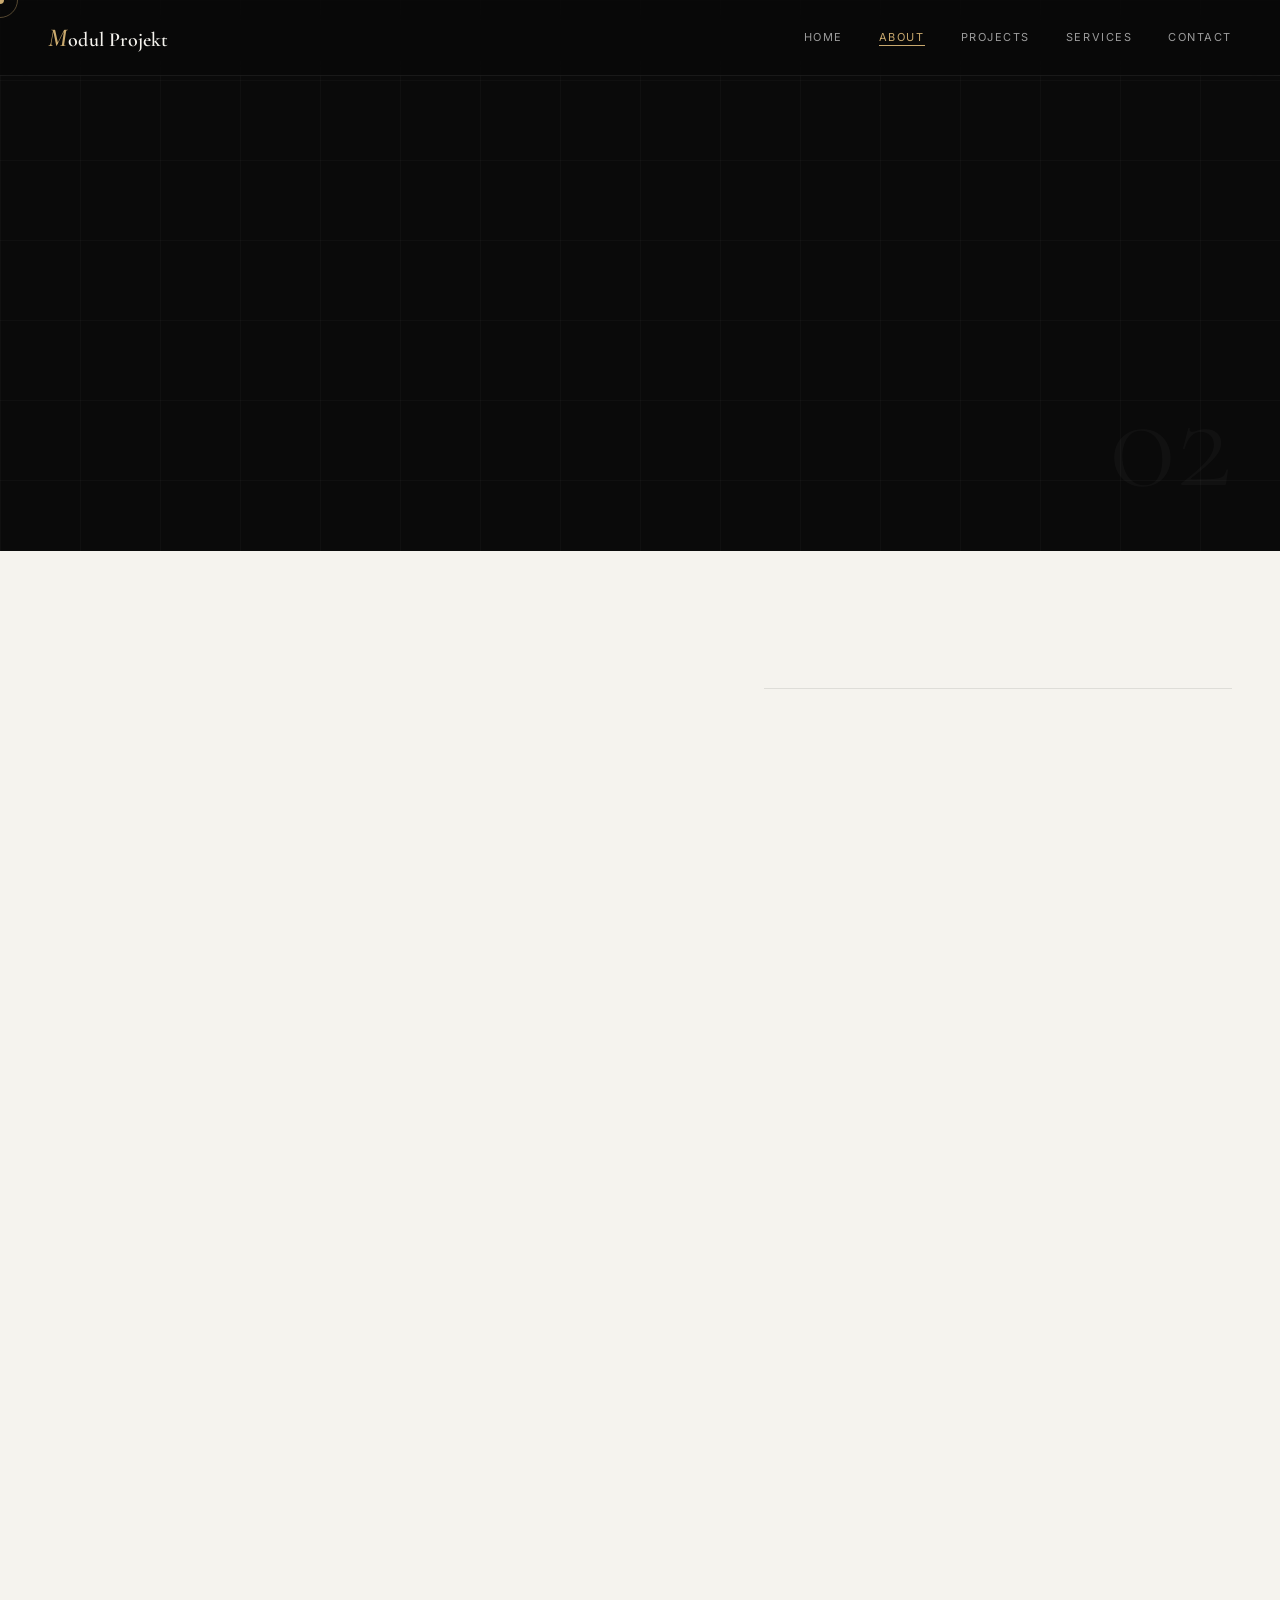
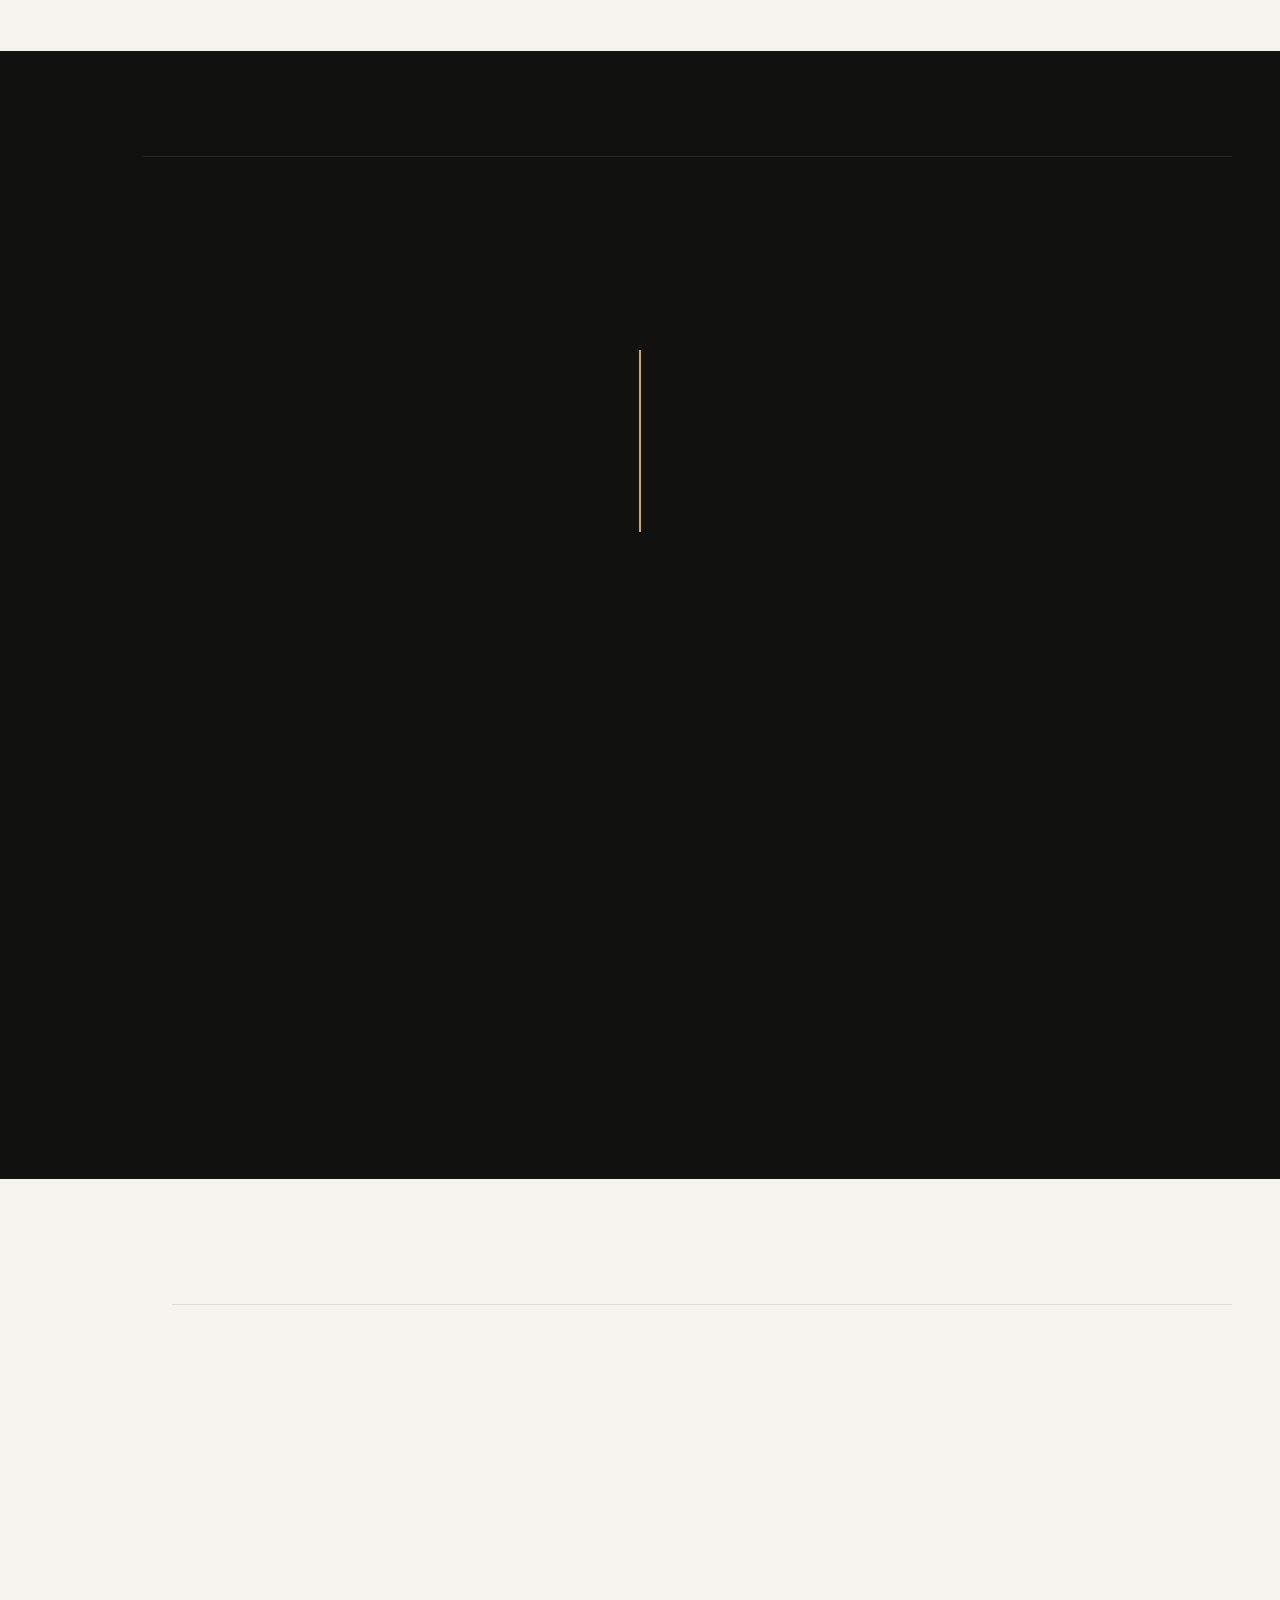
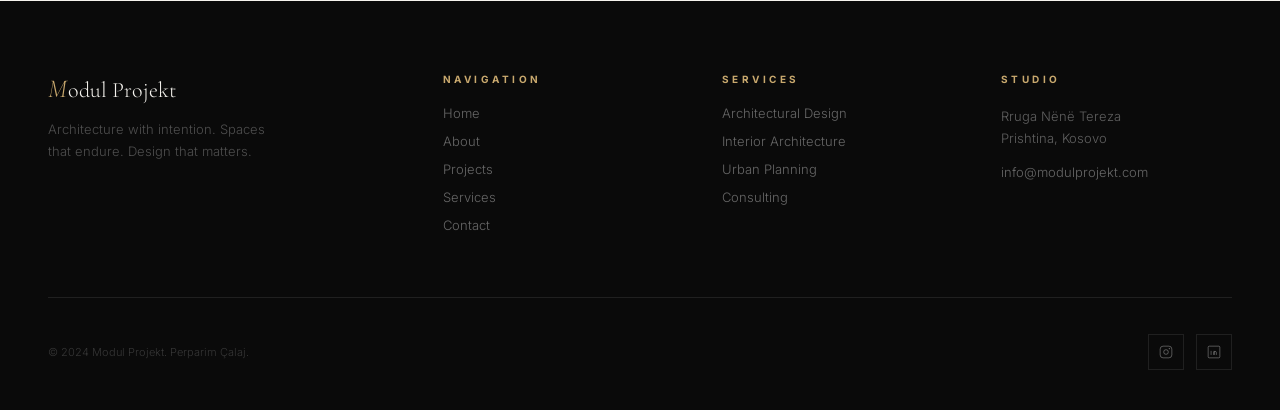
==== commit 6717a5e5: "Fix mobile blank page: use has-mouse class instead of CSS media queries Content is now visible by de" ====
--- a/about.html
+++ b/about.html
@@ -7,6 +7,7 @@
   <link rel="preconnect" href="https://fonts.gstatic.com" crossorigin />
   <link href="https://fonts.googleapis.com/css2?family=Cormorant+Garamond:ital,wght@0,300;0,400;0,600;1,300;1,400&family=Inter:wght@300;400;500&display=swap" rel="stylesheet" />
   <link rel="stylesheet" href="style.css" />
+  <script>if(!('ontouchstart'in window)&&!navigator.maxTouchPoints){document.documentElement.className+=' has-mouse'}</script>
 </head>
 <body>
 
--- a/style.css
+++ b/style.css
@@ -23,9 +23,9 @@
   font-family: var(--font-sans);
   font-weight: 300;
   overflow-x: hidden;
-  cursor: none;
   animation: page-in 0.5s var(--ease) both;
 }
+html.has-mouse body { cursor: none; }
 @keyframes page-in { from { opacity: 0; transform: translateY(8px); } to { opacity: 1; transform: none; } }
 body.page-exit { opacity: 0; transform: translateY(-8px); transition: opacity 0.3s, transform 0.3s; }
 
@@ -34,14 +34,15 @@
 
 .container { max-width: 1280px; margin: 0 auto; padding: 0 48px; }
 
-/* ─── Loader ────────────────────────────────────────────────────── */
+/* ─── Loader (desktop only) ─────────────────────────────────────── */
 .loader {
   position: fixed; inset: 0; z-index: 9999;
   background: var(--black);
-  display: flex; flex-direction: column; align-items: center; justify-content: center; gap: 24px;
+  display: none; flex-direction: column; align-items: center; justify-content: center; gap: 24px;
   transition: opacity 0.7s var(--ease), visibility 0.7s;
 }
-.loader.hidden { opacity: 0; visibility: hidden; }
+html.has-mouse .loader { display: flex; }
+.loader.hidden { opacity: 0; visibility: hidden; pointer-events: none; }
 .loader-bar { width: 180px; height: 1px; background: rgba(255,255,255,0.1); position: relative; overflow: hidden; }
 .loader-bar::after {
   content: ''; position: absolute; left: -100%; top: 0; width: 100%; height: 100%;
@@ -54,14 +55,16 @@
 .cursor {
   position: fixed; width: 8px; height: 8px; background: var(--gold); border-radius: 50%;
   pointer-events: none; z-index: 9998; transform: translate(-50%,-50%);
-  transition: width 0.25s, height 0.25s;
+  transition: width 0.25s, height 0.25s; display: none;
 }
 .cursor-ring {
   position: fixed; width: 36px; height: 36px;
   border: 1px solid rgba(201,169,110,0.4); border-radius: 50%;
   pointer-events: none; z-index: 9997; transform: translate(-50%,-50%);
-  transition: width 0.4s var(--ease), height 0.4s var(--ease), border-color 0.3s;
-}
+  transition: width 0.4s var(--ease), height 0.4s var(--ease), border-color 0.3s; display: none;
+}
+html.has-mouse .cursor,
+html.has-mouse .cursor-ring { display: block; }
 .cursor.hover { width: 14px; height: 14px; }
 .cursor-ring.hover { width: 54px; height: 54px; border-color: var(--gold); }
 
@@ -69,34 +72,32 @@
 .nav {
   position: fixed; top: 0; left: 0; right: 0; z-index: 1000;
   display: flex; align-items: center; justify-content: space-between;
-  padding: 30px 48px;
-  transition: padding 0.4s var(--ease), background 0.4s, backdrop-filter 0.4s, border-color 0.4s;
-  border-bottom: 1px solid transparent;
+  padding: 22px 48px;
+  background: rgba(8, 8, 8, 0.65);
+  backdrop-filter: blur(28px) saturate(160%);
+  -webkit-backdrop-filter: blur(28px) saturate(160%);
+  border-bottom: 1px solid rgba(255,255,255,0.07);
+  transition: padding 0.4s var(--ease), background 0.4s;
 }
 .nav.scrolled {
-  padding: 18px 48px;
-  background: rgba(245,243,238,0.94);
-  backdrop-filter: blur(16px); -webkit-backdrop-filter: blur(16px);
-  border-color: var(--border);
-}
-.nav.dark { color: var(--off-white); }
-.nav.dark .nav-link { color: rgba(255,255,255,0.65); }
-.nav.dark .nav-link:hover, .nav.dark .nav-link.active { color: var(--off-white); }
-.nav.dark .nav-logo { color: var(--off-white); }
-.nav.dark.scrolled { background: rgba(10,10,10,0.94); }
+  padding: 14px 48px;
+  background: rgba(8, 8, 8, 0.82);
+}
 
 .nav-logo {
   font-family: var(--font-serif); font-size: 20px; font-weight: 600;
   letter-spacing: 0.01em; display: flex; align-items: baseline; gap: 1px;
+  color: var(--off-white);
 }
 .logo-m { font-size: 26px; color: var(--gold); font-style: italic; }
 
 .nav-links { display: flex; gap: 36px; align-items: center; }
 .nav-link {
   font-size: 11px; letter-spacing: 0.14em; text-transform: uppercase;
-  font-weight: 400; color: var(--black); position: relative; padding-bottom: 2px;
+  font-weight: 400; color: rgba(255,255,255,0.6); position: relative; padding-bottom: 2px;
   transition: color 0.3s;
 }
+.nav-link:hover { color: var(--off-white); }
 .nav-link::after {
   content: ''; position: absolute; bottom: 0; left: 0; width: 0; height: 1px;
   background: var(--gold); transition: width 0.3s var(--ease);
@@ -104,7 +105,7 @@
 .nav-link:hover::after, .nav-link.active::after { width: 100%; }
 .nav-link.active { color: var(--gold); }
 
-.nav-toggle { display: none; flex-direction: column; gap: 5px; background: none; border: none; cursor: none; padding: 4px; color: inherit; }
+.nav-toggle { display: none; flex-direction: column; gap: 5px; background: none; border: none; cursor: none; padding: 4px; color: var(--off-white); }
 .nav-toggle span { display: block; width: 22px; height: 1px; background: currentColor; transition: transform 0.3s var(--ease), opacity 0.3s; }
 
 .mobile-menu {
@@ -145,8 +146,9 @@
 .section-title.on-dark { color: var(--off-white); }
 
 /* ─── Reveal ─────────────────────────────────────────────────────── */
-.rv { opacity: 0; transform: translateY(28px); transition: opacity 0.75s var(--ease), transform 0.75s var(--ease); }
-.rv.from-left { transform: translateX(-24px); }
+.rv { transition: opacity 0.75s var(--ease), transform 0.75s var(--ease); }
+html.has-mouse .rv { opacity: 0; transform: translateY(28px); }
+html.has-mouse .rv.from-left { transform: translateX(-24px); }
 .rv.visible { opacity: 1; transform: none; }
 .d1{transition-delay:0.1s!important}.d2{transition-delay:0.2s!important}
 .d3{transition-delay:0.3s!important}.d4{transition-delay:0.4s!important}
@@ -459,8 +461,8 @@
 }
 @media (max-width: 768px) {
   .container { padding: 0 24px; }
-  .nav { padding: 20px 24px; }
-  .nav.scrolled { padding: 16px 24px; }
+  .nav { padding: 16px 24px; }
+  .nav.scrolled { padding: 12px 24px; }
   .nav-links { display: none; }
   .nav-toggle { display: flex; }
   .home-hero { padding: 0 0 60px; }
@@ -489,3 +491,4 @@
 @media (max-width: 480px) {
   .projects-grid { grid-template-columns: 1fr; }
 }
+
